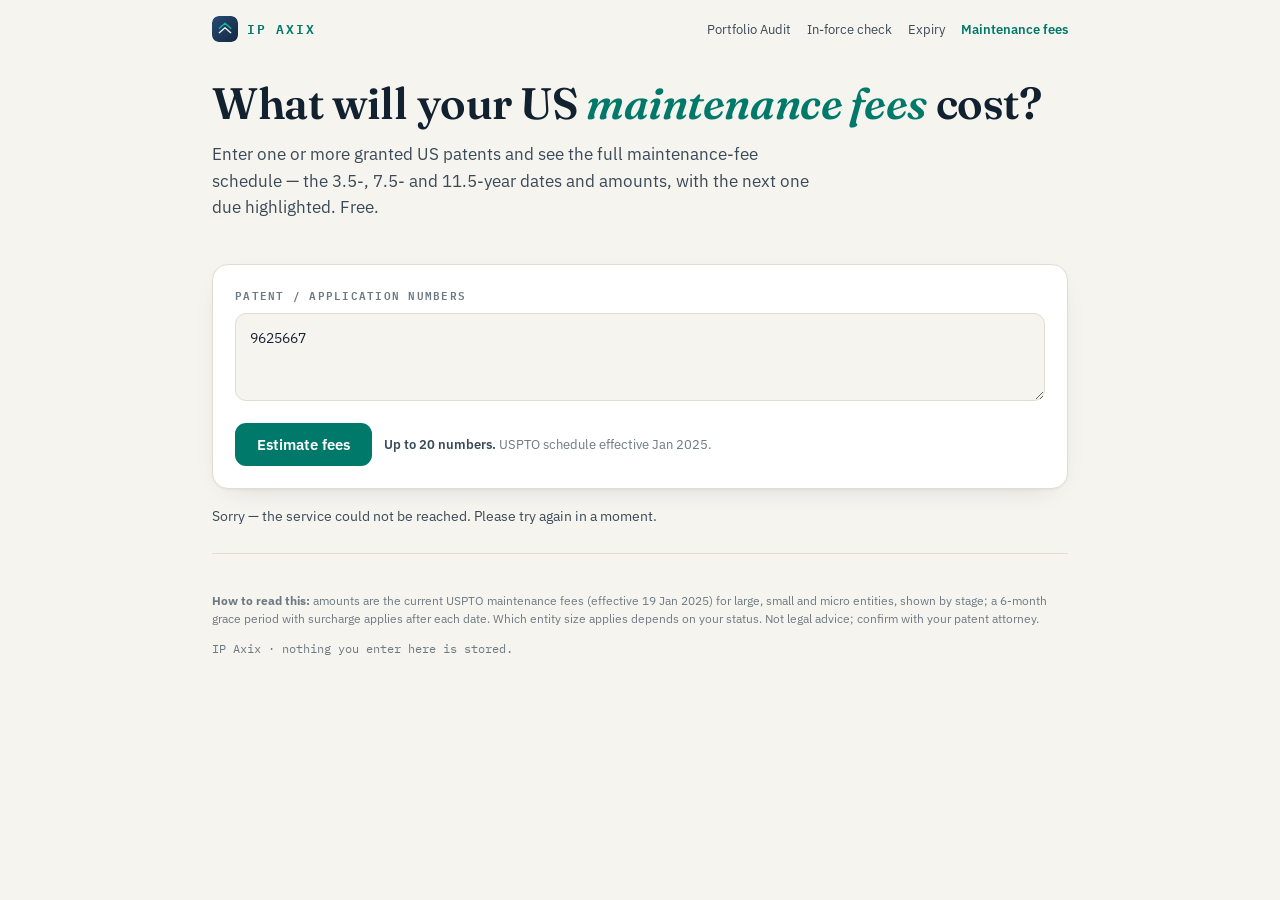
==== annuity.html @ 3903a846 "Add files via upload" ====
<!doctype html>
<html lang="en">
<head>
<meta charset="utf-8">
<meta name="viewport" content="width=device-width, initial-scale=1">
<title>US Maintenance Fee Estimator — IP Axix</title>
<meta name="description" content="Enter a US patent number to see its maintenance-fee schedule and amounts (3.5, 7.5, 11.5 years) for large, small and micro entities. Free, from IP Axix.">
<link rel="preconnect" href="https://fonts.googleapis.com">
<link rel="preconnect" href="https://fonts.gstatic.com" crossorigin>
<link rel="stylesheet" href="https://fonts.googleapis.com/css2?family=Fraunces:opsz,wght@9..144,400;9..144,500;9..144,600;9..144,700&family=IBM+Plex+Sans:wght@400;500;600;700&family=IBM+Plex+Mono:wght@500;600&display=swap">
<link rel="stylesheet" href="tools.css">
</head>
<body>
<div class="wrap">
  <nav class="topnav">
    <a class="brand" href="https://ipaxix.online"><span class="logo"><svg viewBox="0 0 64 64" xmlns="http://www.w3.org/2000/svg" role="img" aria-label="IP Axix"><defs><linearGradient id="ipxT" x1="0" y1="0" x2="1" y2="1"><stop offset="0" stop-color="#264C74"/><stop offset="1" stop-color="#14273F"/></linearGradient></defs><rect width="64" height="64" rx="15" fill="url(#ipxT)"/><polyline points="18,41 32,29 46,41" fill="none" stroke="#EAF1F8" stroke-width="3.4" stroke-linecap="round" stroke-linejoin="round"/><polyline points="18,30 32,18 46,30" fill="none" stroke="#18B8A6" stroke-width="3.4" stroke-linecap="round" stroke-linejoin="round"/></svg></span> IP Axix</a>
    <div class="navlinks">
      <a href="/">Portfolio Audit</a>
      <a href="/in-force">In-force check</a>
      <a href="/expiry">Expiry</a>
      <a href="/annuity" class="on">Maintenance fees</a>
    </div>
  </nav>
  <header class="mast">
    <h1>What will your US <em>maintenance fees</em> cost?</h1>
    <p class="lede">Enter one or more granted US patents and see the full maintenance-fee schedule — the 3.5-, 7.5- and 11.5-year dates and amounts, with the next one due highlighted. Free.</p>
  </header>

  <section class="panel inputcard">
    <label class="field" for="pn">Patent / application numbers</label>
    <textarea id="pn" spellcheck="false" placeholder="e.g.  US 9,625,667"></textarea>
    <div class="row">
      <button class="go" id="run">Estimate fees</button>
      <button class="ghost" id="share" hidden>Copy shareable link</button>
      <span class="hint"><b>Up to 20 numbers.</b> USPTO schedule effective Jan 2025.</span>
    </div>
  </section>

  <div id="status" hidden></div>

  <main id="results" hidden>
    <div class="plist" id="plist"></div>
    <div class="capture" id="capture" hidden></div>
    <section class="cta">
      <h2>Never miss a fee — or a patent.</h2>
      <p>A missed maintenance fee abandons a granted patent. In the full tool we track every fee across your portfolio and remind you well before each due date.</p>
      <div class="btns"><a class="primary" id="ctaStart" href="#">Start monitoring free</a><a class="secondary" id="ctaDemo" href="#">Book a 20-min walkthrough</a></div>
    </section>
    <div class="more">
      <h3>More free tools</h3>
      <div class="grid">
        <a href="/"><b>Full portfolio audit</b><span>Every deadline + a health score.</span></a>
        <a href="/in-force"><b>Is my patent in force?</b><span>Live status for any US patent.</span></a>
        <a href="/expiry"><b>Patent expiry calculator</b><span>When a patent's term runs out.</span></a>
      </div>
    </div>
  </main>

  <footer>
    <p><strong>How to read this:</strong> amounts are the current USPTO maintenance fees (effective 19 Jan 2025) for large, small and micro entities, shown by stage; a 6-month grace period with surcharge applies after each date. Which entity size applies depends on your status. Not legal advice; confirm with your patent attorney.</p>
    <p class="mono">IP Axix · nothing you enter here is stored.</p>
  </footer>
</div>
<script src="tools.js"></script>
<script>IPAX.init({ mode:"annuity", tool:"annuity", examples:"9625667" });</script>
</body>
</html>
---- tools.css ----
/* IP Axix free-tools — shared stylesheet */
:root{
  --ink:#12212f; --ink-soft:#3a4a58; --paper:#f6f4ef; --card:#ffffff;
  --line:#e2ddd2; --line-soft:#eee9df;
  --navy:#1f3a5f; --teal:#00796b; --blue:#1565c0;
  --amber:#b4741a; --red:#a4232b; --green:#2e6b3b;
  --accent:var(--teal); --mut:#6d7a84;
  --shadow:0 1px 2px rgba(18,33,47,.04),0 8px 28px -18px rgba(18,33,47,.28);
}
@media (prefers-color-scheme:dark){
  :root{
    --ink:#eef2f4; --ink-soft:#c2ccd2; --paper:#0f171d; --card:#161f27;
    --line:#26333d; --line-soft:#1e2a33;
    --navy:#8fb2df; --teal:#4fc4b2; --blue:#7fb1ec;
    --amber:#e0a24d; --red:#e58b90; --green:#7fc78d; --mut:#8b99a3;
    --shadow:0 1px 2px rgba(0,0,0,.3),0 10px 30px -18px rgba(0,0,0,.7);
  }
}
*{box-sizing:border-box}
html{-webkit-text-size-adjust:100%}
body{margin:0;background:var(--paper);color:var(--ink);
  font-family:"IBM Plex Sans",system-ui,-apple-system,sans-serif;line-height:1.6;-webkit-font-smoothing:antialiased}
img{max-width:100%}
a{color:var(--blue)}
::selection{background:color-mix(in srgb,var(--accent) 26%,transparent)}
.wrap{max-width:900px;margin:0 auto;padding:0 22px}
.mono{font-family:"IBM Plex Mono",ui-monospace,monospace;font-variant-numeric:tabular-nums}
[hidden]{display:none!important}

/* nav */
.topnav{display:flex;align-items:center;gap:8px 20px;flex-wrap:wrap;padding:16px 0 0}
.brand{display:flex;align-items:center;gap:9px;font-family:"IBM Plex Mono",monospace;font-weight:600;
  letter-spacing:.14em;text-transform:uppercase;font-size:12.5px;color:var(--accent);text-decoration:none}
.brand .logo{display:inline-flex;line-height:0}
.brand .logo svg{width:26px;height:26px;border-radius:7px;display:block}
.navlinks{display:flex;gap:4px 16px;flex-wrap:wrap;margin-left:auto;font-size:12.5px}
.navlinks a{color:var(--ink-soft);text-decoration:none;padding:3px 0}
.navlinks a:hover{color:var(--accent)}
.navlinks a.on{color:var(--accent);font-weight:600}

/* hero */
header.mast{padding:26px 0 20px}
h1{font-family:"Fraunces",Georgia,serif;font-weight:600;font-size:clamp(28px,5vw,44px);line-height:1.05;
  letter-spacing:-.01em;margin:12px 0 0;text-wrap:balance}
h1 em{font-style:italic;color:var(--accent)}
.lede{font-size:16.5px;color:var(--ink-soft);max-width:60ch;margin:15px 0 0}

.panel{background:var(--card);border:1px solid var(--line);border-radius:16px;box-shadow:var(--shadow)}
.inputcard{padding:22px;margin:24px 0 8px}
label.field{display:block;font-family:"IBM Plex Mono",monospace;font-size:10.5px;font-weight:600;
  letter-spacing:.12em;text-transform:uppercase;color:var(--mut);margin:0 0 9px}
textarea{width:100%;min-height:88px;resize:vertical;border:1px solid var(--line);border-radius:11px;
  background:var(--paper);color:var(--ink);padding:13px 14px;font-family:"IBM Plex Mono",monospace;font-size:14px;line-height:1.7}
textarea:focus{outline:2px solid color-mix(in srgb,var(--accent) 55%,transparent);outline-offset:1px;border-color:var(--accent)}
.row{display:flex;flex-wrap:wrap;gap:12px;align-items:center;margin-top:14px}
button.go{font-family:"IBM Plex Sans";font-weight:600;font-size:15px;color:#fff;background:var(--accent);
  border:none;border-radius:11px;padding:12px 22px;cursor:pointer;transition:filter .15s}
button.go:hover{filter:brightness(1.06)} button.go:disabled{opacity:.55;cursor:default}
.hint{font-size:12.5px;color:var(--mut)} .hint b{color:var(--ink-soft);font-weight:600}
.ghost{background:transparent;border:1px solid var(--line);color:var(--ink-soft);border-radius:10px;
  padding:9px 15px;font-size:13px;font-weight:600;cursor:pointer;font-family:inherit}
.ghost:hover{border-color:var(--accent);color:var(--accent)}

#status{margin:16px 0;font-size:14px;color:var(--ink-soft)}
.spin{display:inline-block;width:14px;height:14px;border:2px solid var(--line);border-top-color:var(--accent);
  border-radius:50%;animation:sp .7s linear infinite;vertical-align:-2px;margin-right:8px}
@keyframes sp{to{transform:rotate(360deg)}}
@media (prefers-reduced-motion:reduce){.spin{animation:none}}

/* score gauge (audit) */
.scorecard{display:flex;gap:22px;align-items:center;flex-wrap:wrap;padding:22px 24px;margin:22px 0}
.gauge{position:relative;width:104px;height:104px;flex:0 0 auto}
.gauge svg{transform:rotate(-90deg)}
.gauge .val{position:absolute;inset:0;display:flex;flex-direction:column;align-items:center;justify-content:center}
.gauge .val b{font-family:"Fraunces",serif;font-size:30px;font-weight:600;line-height:1}
.gauge .val span{font-family:"IBM Plex Mono",monospace;font-size:9px;letter-spacing:.1em;text-transform:uppercase;color:var(--mut);margin-top:2px}
.scoretext{flex:1 1 300px;min-width:240px}
.scoretext h2{font-family:"Fraunces",serif;font-weight:600;font-size:21px;margin:0 0 4px;letter-spacing:-.01em}
.scoretext p{margin:0;font-size:13.5px;color:var(--ink-soft)}

.tiles{display:grid;grid-template-columns:repeat(auto-fit,minmax(120px,1fr));gap:11px;margin:16px 0}
.tile{background:var(--card);border:1px solid var(--line);border-radius:12px;padding:14px 15px}
.tile b{display:block;font-family:"Fraunces",serif;font-size:25px;font-weight:600;line-height:1}
.tile span{font-size:12px;color:var(--ink-soft);margin-top:5px;display:block}
.tile.warn b{color:var(--red)} .tile.soon b{color:var(--amber)} .tile.ok b{color:var(--green)}

/* patent cards */
.plist{display:flex;flex-direction:column;gap:12px;margin-top:8px}
.pat{border:1px solid var(--line);border-radius:13px;background:var(--card);overflow:hidden}
.pat .top{display:flex;align-items:baseline;gap:10px;flex-wrap:wrap;padding:14px 16px;border-bottom:1px solid var(--line-soft)}
.pat .pid{font-family:"IBM Plex Mono",monospace;font-weight:600;color:var(--blue);font-size:13.5px}
.pat .pt{flex:1 1 200px;font-size:13.5px;color:var(--ink);min-width:150px}
.badge{font-family:"IBM Plex Mono",monospace;font-size:10px;font-weight:600;letter-spacing:.05em;
  text-transform:uppercase;padding:2px 9px;border-radius:100px;border:1px solid;white-space:nowrap}
.b-granted{color:var(--green);border-color:color-mix(in srgb,var(--green) 40%,transparent);background:color-mix(in srgb,var(--green) 10%,transparent)}
.b-pending{color:var(--blue);border-color:color-mix(in srgb,var(--blue) 40%,transparent);background:color-mix(in srgb,var(--blue) 10%,transparent)}
.b-dead{color:var(--red);border-color:color-mix(in srgb,var(--red) 40%,transparent);background:color-mix(in srgb,var(--red) 10%,transparent)}
.b-none{color:var(--mut);border-color:var(--line);background:transparent}

.dl{display:flex;align-items:center;gap:12px;padding:10px 16px;border-top:1px solid var(--line-soft)}
.dl:first-child{border-top:none}
.dl .stripe{width:4px;align-self:stretch;border-radius:3px;flex:0 0 4px}
.s-overdue{background:var(--red)} .s-soon{background:var(--amber)} .s-upcoming{background:var(--blue)} .s-future{background:var(--line)}
.dl .dmain{flex:1}
.dl .dtype{font-size:13.5px;font-weight:600;color:var(--ink)}
.dl .dnote{font-size:12px;color:var(--mut);margin-top:1px}
.dl .ddate{font-family:"IBM Plex Mono",monospace;font-size:12.5px;font-weight:600;white-space:nowrap;text-align:right}
.dl .ddate small{display:block;font-weight:500;font-size:9.5px;letter-spacing:.06em;text-transform:uppercase;color:var(--mut);margin-top:2px}
.d-overdue .ddate{color:var(--red)} .d-soon .ddate{color:var(--amber)}
.pat .clean{padding:12px 16px;font-size:12.5px;color:var(--green)}
.est{font-size:9.5px;color:var(--mut);border:1px solid var(--line);border-radius:4px;padding:0 4px;margin-left:6px;font-family:"IBM Plex Mono",monospace}

/* big single-fact row (in-force / expiry) */
.fact{display:flex;align-items:center;gap:16px;padding:14px 16px;border-top:1px solid var(--line-soft);flex-wrap:wrap}
.fact:first-child{border-top:none}
.fact .fbig{font-family:"Fraunces",serif;font-weight:600;font-size:22px;line-height:1;letter-spacing:-.01em}
.fact .flab{font-size:12px;color:var(--mut);font-family:"IBM Plex Mono",monospace;text-transform:uppercase;letter-spacing:.06em}
.fact .fcol{display:flex;flex-direction:column;gap:4px}
.fact .fcol.rt{margin-left:auto;text-align:right}

/* fee schedule table (annuity) */
.feewrap{overflow-x:auto;border-top:1px solid var(--line-soft)}
table.fee{border-collapse:collapse;width:100%;font-size:12.5px;min-width:360px}
table.fee th{text-align:right;padding:8px 14px;font-family:"IBM Plex Mono",monospace;font-size:9.5px;font-weight:600;
  letter-spacing:.08em;text-transform:uppercase;color:var(--mut);border-bottom:1px solid var(--line-soft)}
table.fee th:first-child{text-align:left}
table.fee td{padding:9px 14px;border-bottom:1px solid var(--line-soft);color:var(--ink-soft);text-align:right;font-family:"IBM Plex Mono",monospace}
table.fee td:first-child{text-align:left;font-family:"IBM Plex Sans";color:var(--ink)}
table.fee tr:last-child td{border-bottom:none}
table.fee tr.next td{background:color-mix(in srgb,var(--amber) 10%,transparent)}
table.fee tr.next td:first-child b{color:var(--amber)}

.notes{margin-top:16px;font-size:12.5px;color:var(--mut);line-height:1.7;padding-left:18px}
.notes li{margin-bottom:3px}

/* email capture */
.capture{margin:22px 0 8px;padding:22px 24px;border-radius:16px;border:1px solid color-mix(in srgb,var(--accent) 40%,var(--line));
  background:color-mix(in srgb,var(--accent) 7%,var(--card))}
.capture h2{font-family:"Fraunces",serif;font-weight:600;font-size:20px;margin:0 0 6px;letter-spacing:-.01em;text-wrap:balance}
.capture p{margin:0 0 14px;font-size:14px;color:var(--ink-soft);max-width:58ch}
.capture .crow{display:flex;gap:10px;flex-wrap:wrap;align-items:center}
.capture input[type=email]{flex:1 1 220px;min-width:180px;border:1px solid var(--line);border-radius:11px;background:var(--card);
  color:var(--ink);padding:12px 14px;font-size:15px;font-family:inherit}
.capture input[type=email]:focus{outline:2px solid color-mix(in srgb,var(--accent) 55%,transparent);border-color:var(--accent)}
.capture .done{font-size:14px;color:var(--green);font-weight:600}
.capture .mini{font-size:11.5px;color:var(--mut);margin-top:10px}

/* CTA */
.cta{margin:24px 0 10px;padding:24px;border-radius:16px;background:var(--navy);color:#fff}
@media (prefers-color-scheme:dark){.cta{background:#12242f;border:1px solid var(--line)}}
.cta h2{font-family:"Fraunces",serif;font-weight:600;font-size:22px;margin:0 0 8px;color:#fff;text-wrap:balance}
.cta p{margin:0 0 16px;color:#cdd8e1;font-size:14px;max-width:60ch}
.cta .btns{display:flex;gap:12px;flex-wrap:wrap}
.cta a.primary{background:var(--teal);color:#fff;text-decoration:none;font-weight:600;font-size:15px;padding:12px 22px;border-radius:11px;display:inline-block}
.cta a.secondary{color:#fff;text-decoration:none;font-weight:600;font-size:15px;padding:12px 20px;border-radius:11px;border:1px solid rgba(255,255,255,.35);display:inline-block}

/* other-tools strip */
.more{margin:26px 0 6px}
.more h3{font-family:"IBM Plex Mono",monospace;font-size:10.5px;font-weight:600;letter-spacing:.12em;text-transform:uppercase;color:var(--mut);margin:0 0 12px}
.more .grid{display:grid;grid-template-columns:repeat(auto-fit,minmax(190px,1fr));gap:11px}
.more a{display:block;text-decoration:none;border:1px solid var(--line);border-radius:12px;padding:15px 16px;background:var(--card);color:var(--ink)}
.more a:hover{border-color:var(--accent)}
.more a b{display:block;font-family:"Fraunces",serif;font-size:16px;font-weight:600;margin-bottom:3px}
.more a span{font-size:12.5px;color:var(--ink-soft)}

footer{padding:26px 0 54px;color:var(--mut);font-size:11.5px;line-height:1.6;border-top:1px solid var(--line);margin-top:26px}
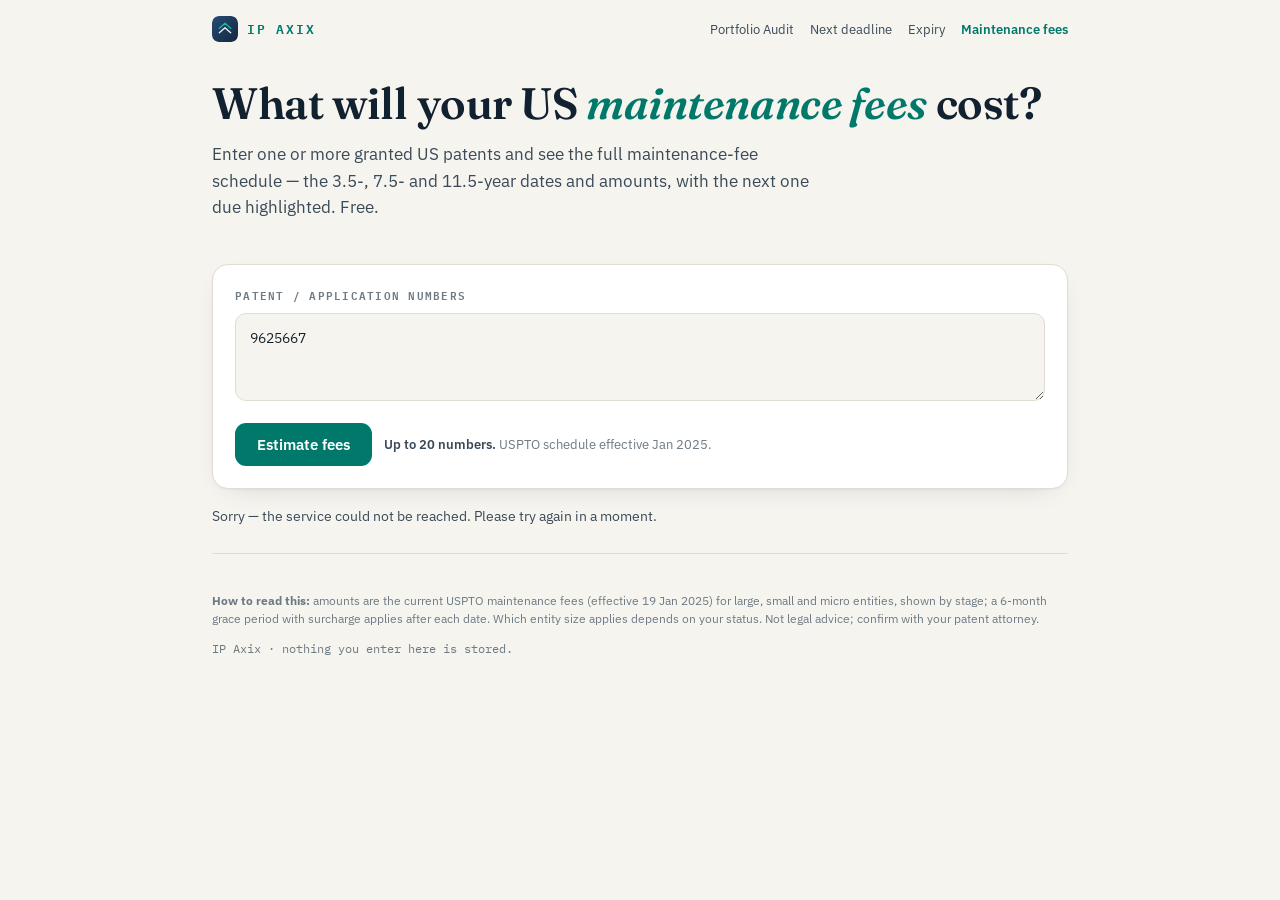
==== commit b0e7105e: "Add files via upload" ====
--- a/annuity.html
+++ b/annuity.html
@@ -16,7 +16,7 @@
     <a class="brand" href="https://ipaxix.online"><span class="logo"><svg viewBox="0 0 64 64" xmlns="http://www.w3.org/2000/svg" role="img" aria-label="IP Axix"><defs><linearGradient id="ipxT" x1="0" y1="0" x2="1" y2="1"><stop offset="0" stop-color="#264C74"/><stop offset="1" stop-color="#14273F"/></linearGradient></defs><rect width="64" height="64" rx="15" fill="url(#ipxT)"/><polyline points="18,41 32,29 46,41" fill="none" stroke="#EAF1F8" stroke-width="3.4" stroke-linecap="round" stroke-linejoin="round"/><polyline points="18,30 32,18 46,30" fill="none" stroke="#18B8A6" stroke-width="3.4" stroke-linecap="round" stroke-linejoin="round"/></svg></span> IP Axix</a>
     <div class="navlinks">
       <a href="/">Portfolio Audit</a>
-      <a href="/in-force">In-force check</a>
+      <a href="/in-force">Next deadline</a>
       <a href="/expiry">Expiry</a>
       <a href="/annuity" class="on">Maintenance fees</a>
     </div>
@@ -50,7 +50,7 @@
       <h3>More free tools</h3>
       <div class="grid">
         <a href="/"><b>Full portfolio audit</b><span>Every deadline + a health score.</span></a>
-        <a href="/in-force"><b>Is my patent in force?</b><span>Live status for any US patent.</span></a>
+        <a href="/in-force"><b>When is my next deadline?</b><span>The soonest deadline on any US patent.</span></a>
         <a href="/expiry"><b>Patent expiry calculator</b><span>When a patent's term runs out.</span></a>
       </div>
     </div>
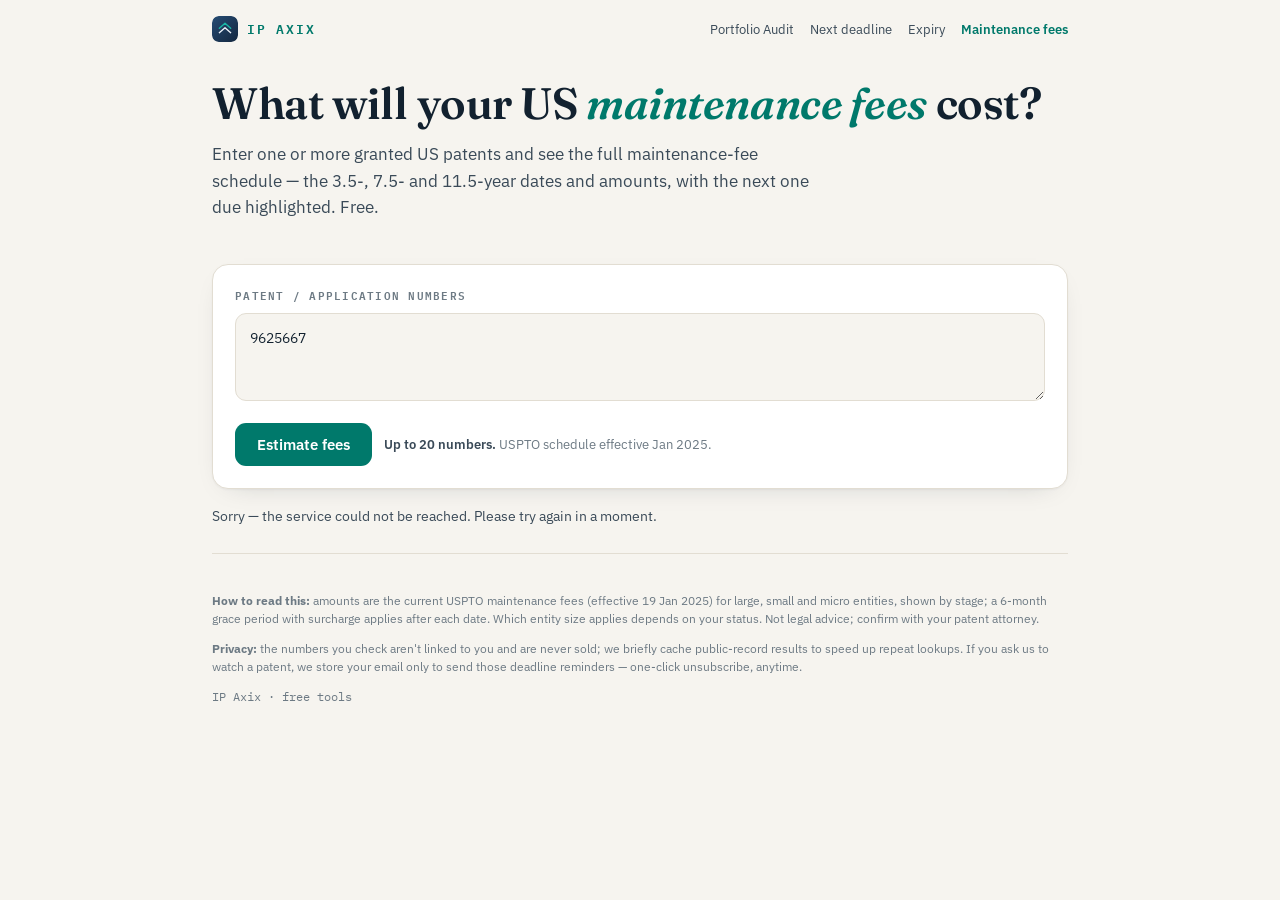
==== commit 8b7eb7f3: "Add files via upload" ====
--- a/annuity.html
+++ b/annuity.html
@@ -50,7 +50,7 @@
       <h3>More free tools</h3>
       <div class="grid">
         <a href="/"><b>Full portfolio audit</b><span>Every deadline + a health score.</span></a>
-        <a href="/in-force"><b>When is my next deadline?</b><span>The soonest deadline on any US patent.</span></a>
+        <a href="/in-force"><b>When is my next deadline?</b><span>The soonest deadline on any US or European patent.</span></a>
         <a href="/expiry"><b>Patent expiry calculator</b><span>When a patent's term runs out.</span></a>
       </div>
     </div>
@@ -58,7 +58,8 @@
 
   <footer>
     <p><strong>How to read this:</strong> amounts are the current USPTO maintenance fees (effective 19 Jan 2025) for large, small and micro entities, shown by stage; a 6-month grace period with surcharge applies after each date. Which entity size applies depends on your status. Not legal advice; confirm with your patent attorney.</p>
-    <p class="mono">IP Axix · nothing you enter here is stored.</p>
+    <p><strong>Privacy:</strong> the numbers you check aren't linked to you and are never sold; we briefly cache public-record results to speed up repeat lookups. If you ask us to watch a patent, we store your email only to send those deadline reminders — one-click unsubscribe, anytime.</p>
+    <p class="mono">IP Axix · free tools</p>
   </footer>
 </div>
 <script src="tools.js"></script>
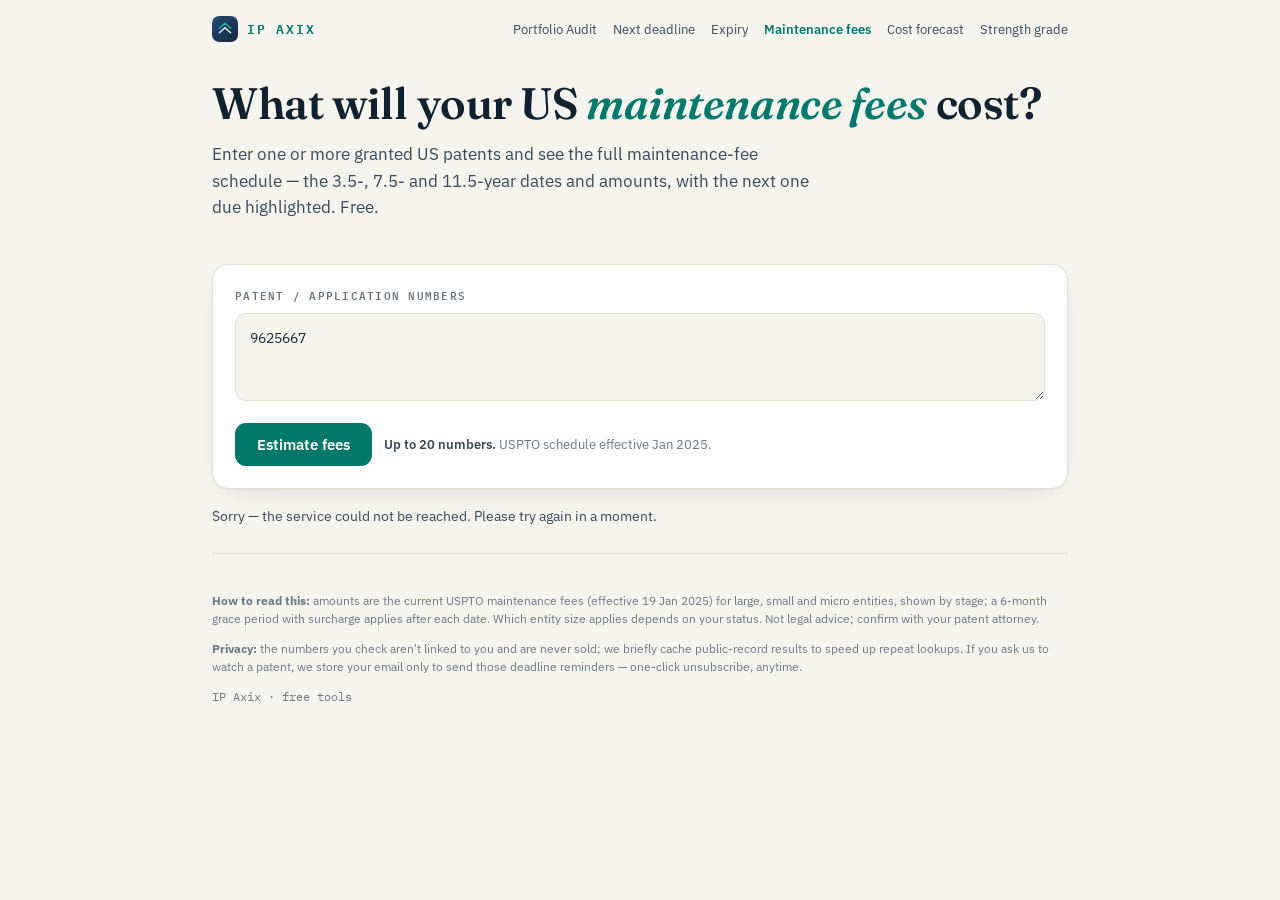
==== commit eebb0f94: "Add files via upload" ====
--- a/annuity.html
+++ b/annuity.html
@@ -19,6 +19,8 @@
       <a href="/in-force">Next deadline</a>
       <a href="/expiry">Expiry</a>
       <a href="/annuity" class="on">Maintenance fees</a>
+      <a href="/forecast">Cost forecast</a>
+      <a href="/grade">Strength grade</a>
     </div>
   </nav>
   <header class="mast">
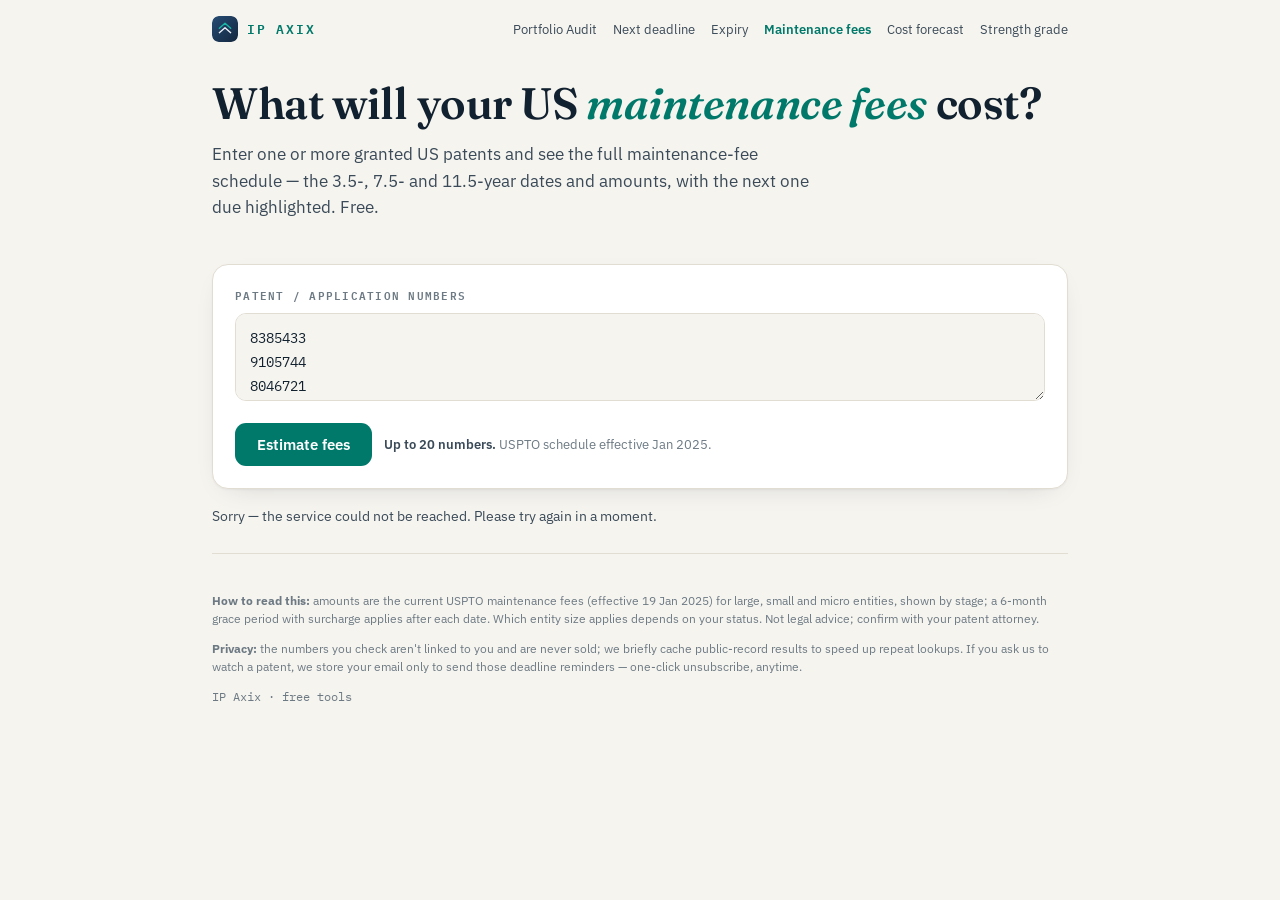
==== commit a54d5208: "Add files via upload" ====
--- a/annuity.html
+++ b/annuity.html
@@ -65,6 +65,6 @@
   </footer>
 </div>
 <script src="tools.js"></script>
-<script>IPAX.init({ mode:"annuity", tool:"annuity", examples:"9625667" });</script>
+<script>IPAX.init({ mode:"annuity", tool:"annuity", examples:"8385433\n9105744\n8046721\nEP3870213\nEP2796249" });</script>
 </body>
 </html>
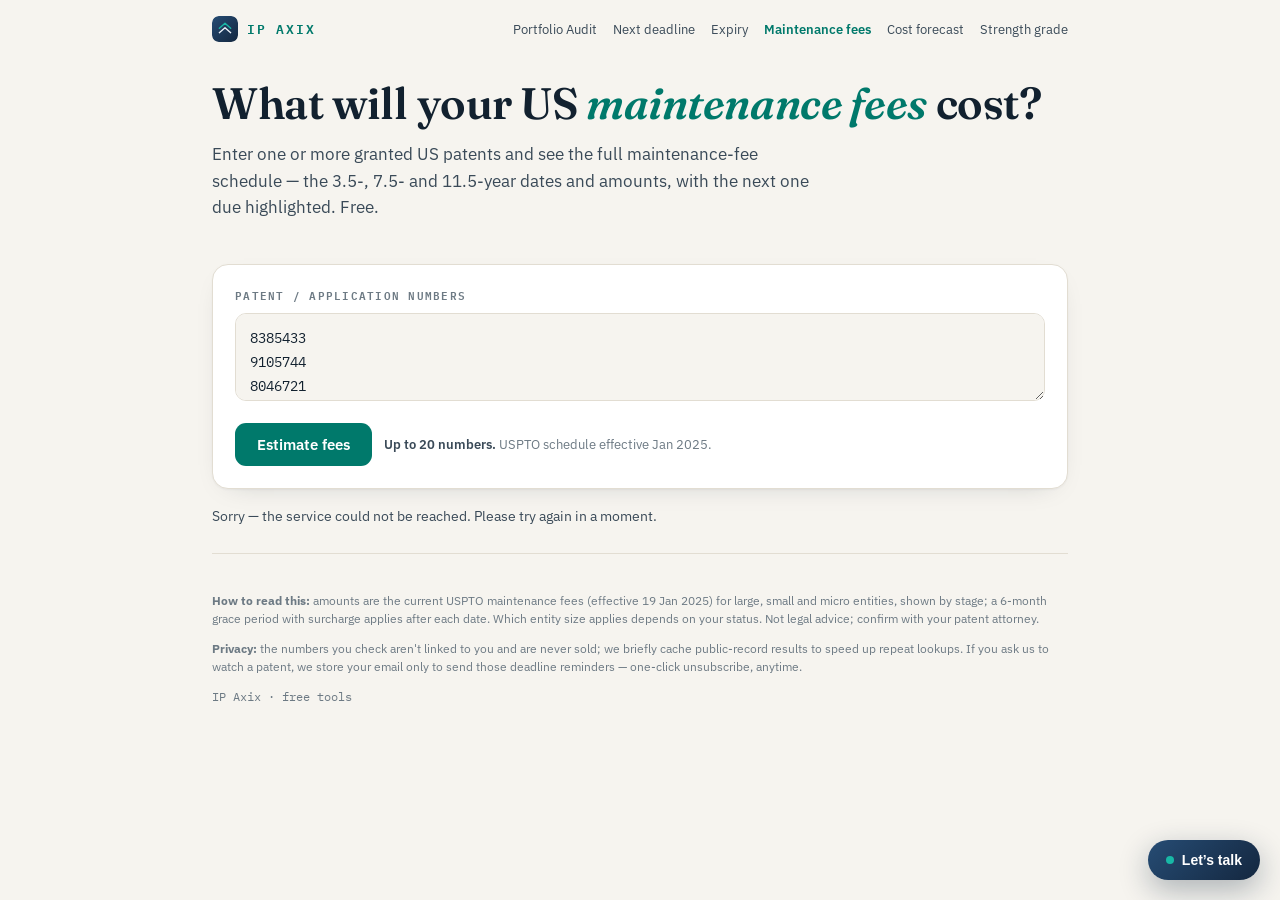
==== commit 638315cf: "Add files via upload" ====
--- a/annuity.html
+++ b/annuity.html
@@ -30,7 +30,7 @@
 
   <section class="panel inputcard">
     <label class="field" for="pn">Patent / application numbers</label>
-    <textarea id="pn" spellcheck="false" placeholder="e.g.  US 9,625,667"></textarea>
+    <textarea id="pn" spellcheck="false" placeholder="e.g.  US 8,385,433"></textarea>
     <div class="row">
       <button class="go" id="run">Estimate fees</button>
       <button class="ghost" id="share" hidden>Copy shareable link</button>
@@ -46,7 +46,7 @@
     <section class="cta">
       <h2>Never miss a fee — or a patent.</h2>
       <p>A missed maintenance fee abandons a granted patent. In the full tool we track every fee across your portfolio and remind you well before each due date.</p>
-      <div class="btns"><a class="primary" id="ctaStart" href="#">Start monitoring free</a><a class="secondary" id="ctaDemo" href="#">Book a 20-min walkthrough</a></div>
+      <div class="btns"><a class="primary" id="ctaStart" href="#">Book a walkthrough</a><a class="secondary" id="ctaDemo" href="#">Send us a message</a></div>
     </section>
     <div class="more">
       <h3>More free tools</h3>
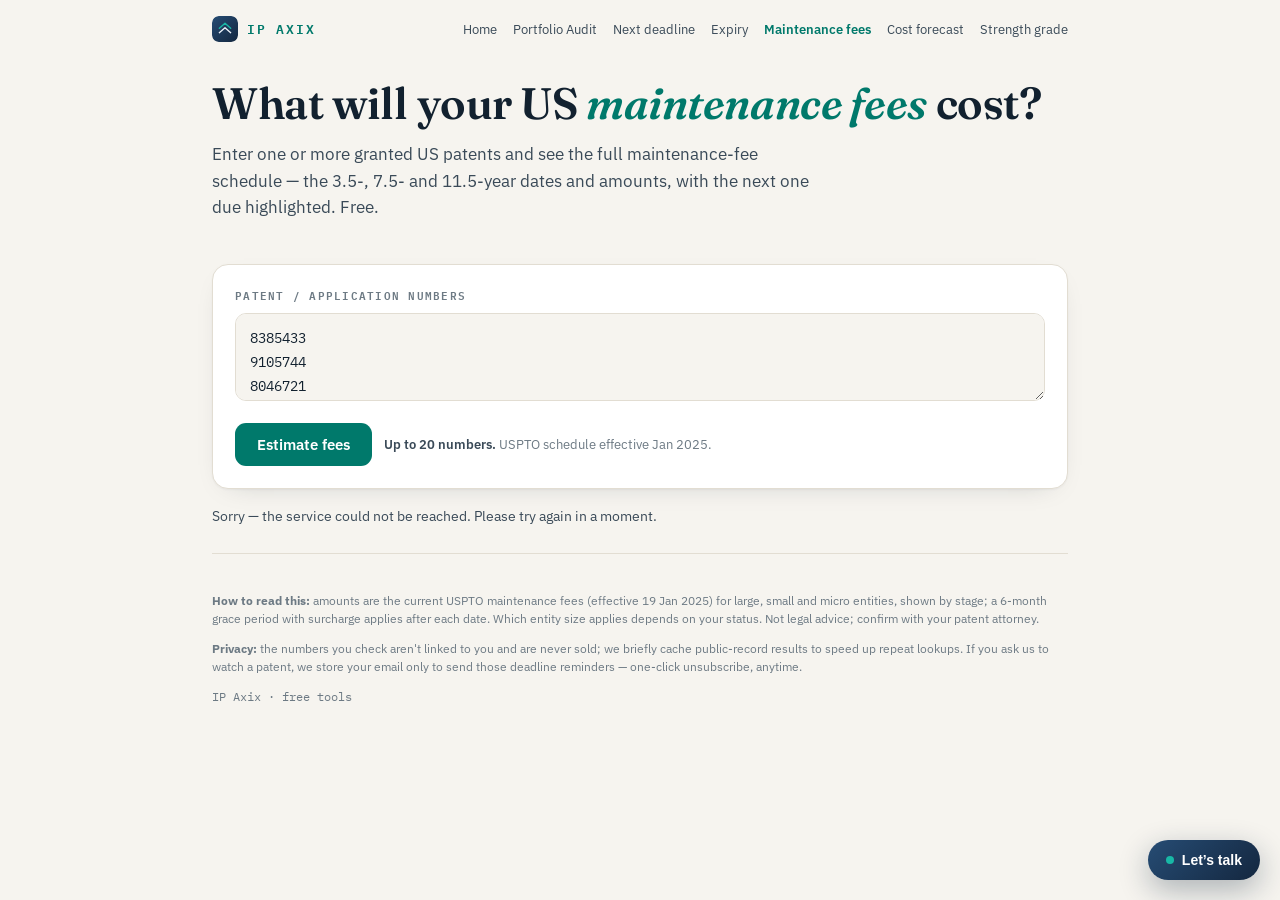
==== commit bb8a0abb: "Add files via upload" ====
--- a/annuity.html
+++ b/annuity.html
@@ -14,7 +14,7 @@
 <div class="wrap">
   <nav class="topnav">
     <a class="brand" href="https://ipaxix.online"><span class="logo"><svg viewBox="0 0 64 64" xmlns="http://www.w3.org/2000/svg" role="img" aria-label="IP Axix"><defs><linearGradient id="ipxT" x1="0" y1="0" x2="1" y2="1"><stop offset="0" stop-color="#264C74"/><stop offset="1" stop-color="#14273F"/></linearGradient></defs><rect width="64" height="64" rx="15" fill="url(#ipxT)"/><polyline points="18,41 32,29 46,41" fill="none" stroke="#EAF1F8" stroke-width="3.4" stroke-linecap="round" stroke-linejoin="round"/><polyline points="18,30 32,18 46,30" fill="none" stroke="#18B8A6" stroke-width="3.4" stroke-linecap="round" stroke-linejoin="round"/></svg></span> IP Axix</a>
-    <div class="navlinks">
+    <div class="navlinks"><a href="https://ipaxix.online">Home</a>
       <a href="/">Portfolio Audit</a>
       <a href="/in-force">Next deadline</a>
       <a href="/expiry">Expiry</a>
